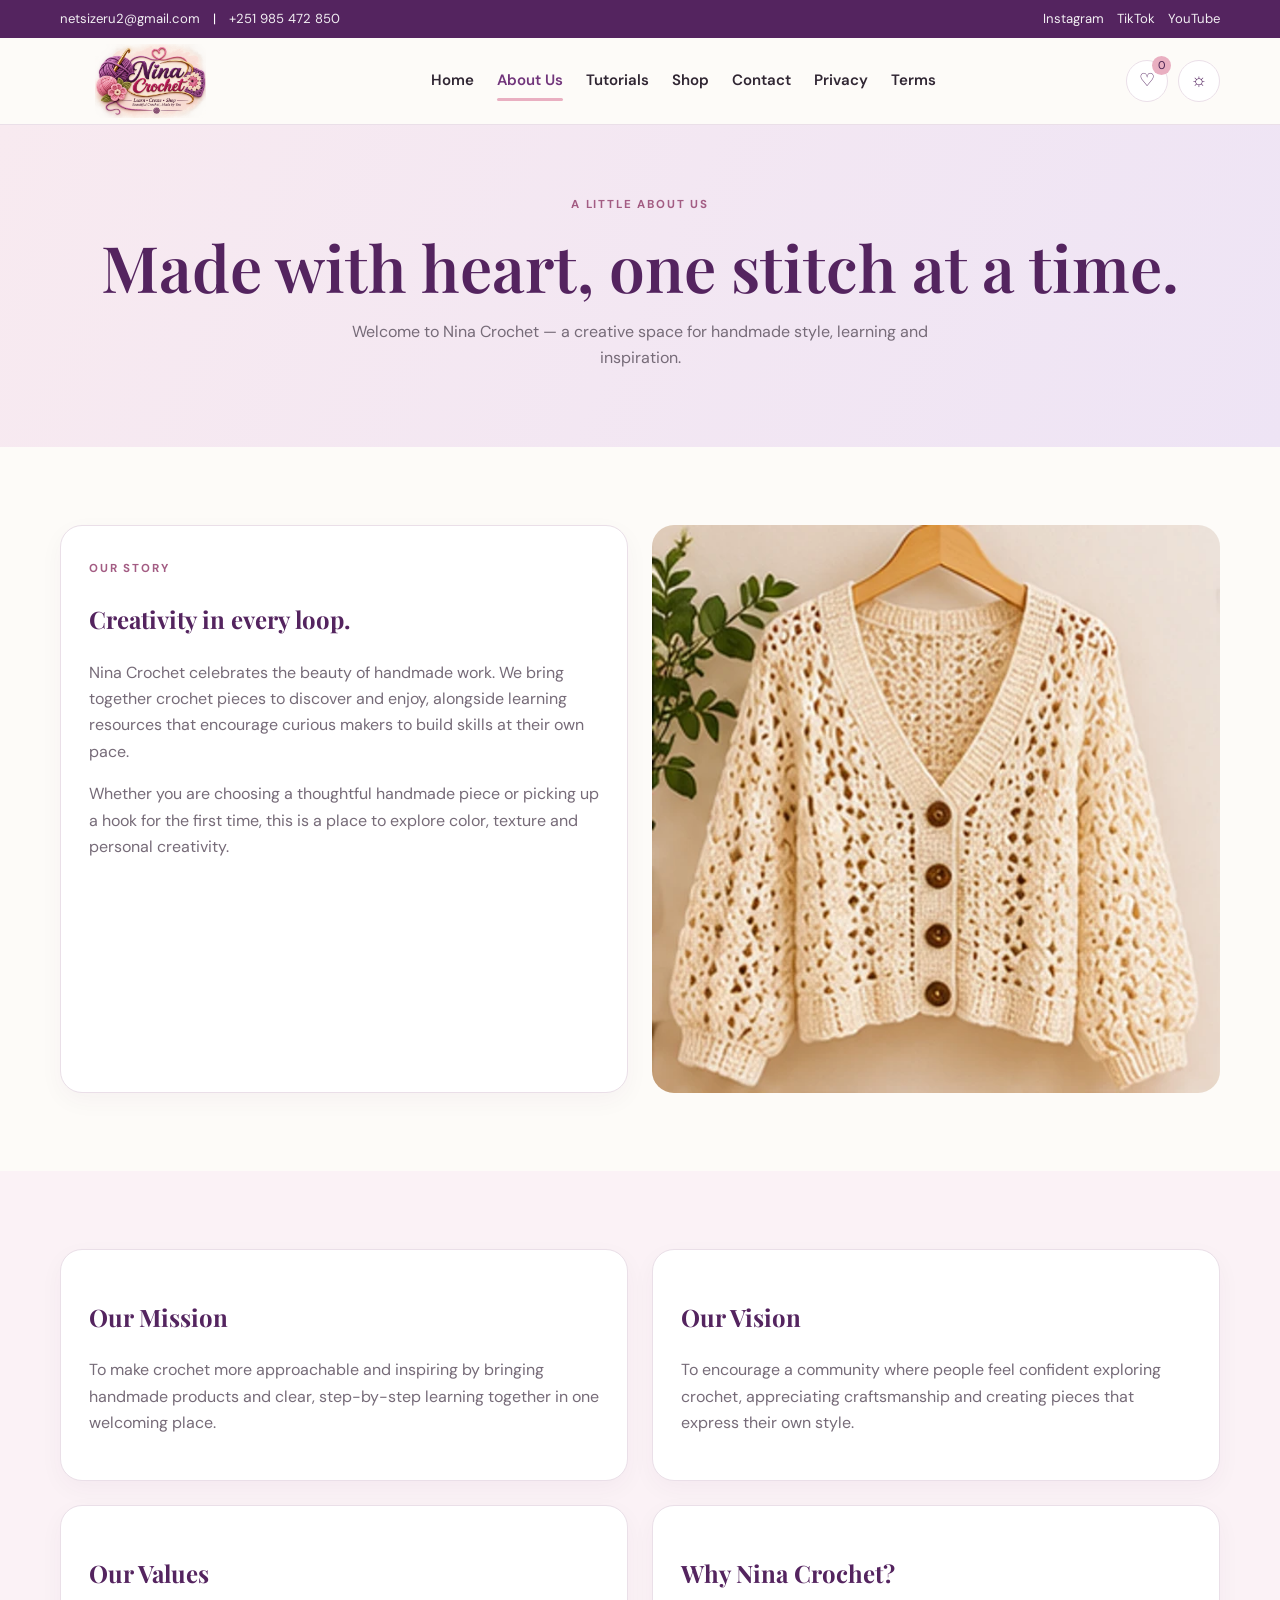
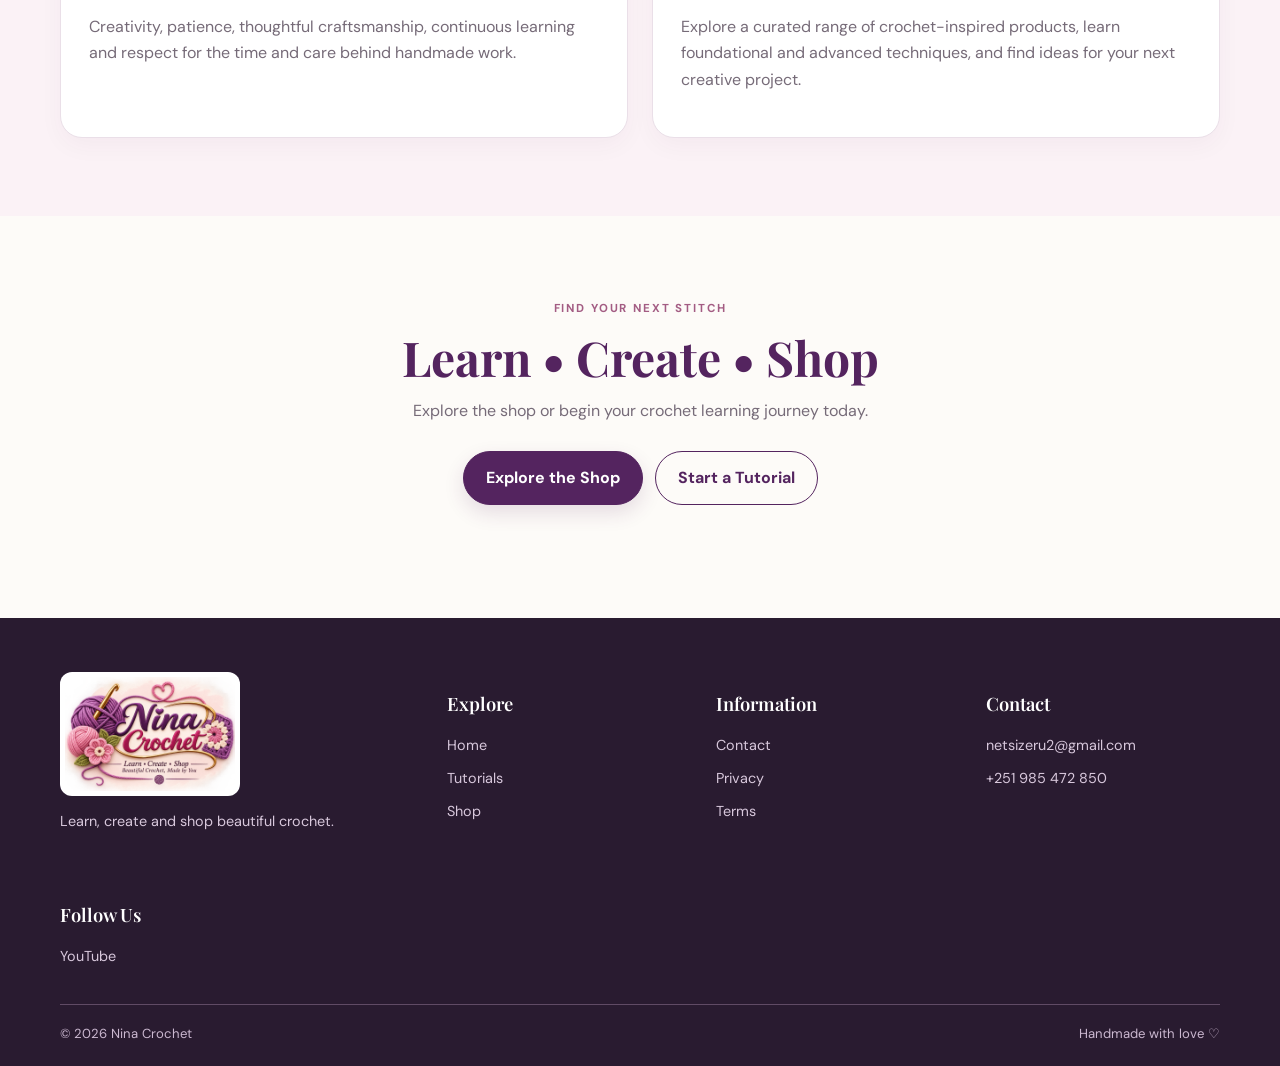
==== about.html @ e2ac70da "Add files via upload" ====
<!doctype html><html lang="en"><head><meta charset="utf-8"><meta name="viewport" content="width=device-width,initial-scale=1"><title>About Us | Nina Crochet</title><link rel="stylesheet" href="css/style.css"><link rel="icon" type="image/png" sizes="256x256" href="assets/logo/nina-crochet-favicon.png"><link rel="shortcut icon" href="favicon.ico"><link rel="apple-touch-icon" href="assets/logo/nina-crochet-favicon.png"></head><body>
<div class="topbar"><div class="container"><span><a href="mailto:netsizeru2@gmail.com">netsizeru2@gmail.com</a>　|　<a href="tel:+251985472850">+251 985 472 850</a></span><span><a href="https://instagram.com/craftware_by_nina">Instagram</a>　<a href="https://tiktok.com/@ninascrochet">TikTok</a>　<a href="https://www.youtube.com/@netsizeru6350" target="_blank" rel="noopener">YouTube</a></span></div></div><header class="site-header"><div class="container nav-wrap"><a class="brand" href="index.html"><img src="assets/logo/nina-crochet-logo.png" alt="Nina Crochet"></a><nav class="nav-links" data-nav><a href="index.html">Home</a><a class="active" href="about.html">About Us</a><a href="tutorials.html">Tutorials</a><a href="shop.html">Shop</a><a href="contact.html">Contact</a><a href="privacy.html">Privacy</a><a href="terms.html">Terms</a></nav><div class="nav-actions"><a class="icon-button cart-link" href="shop.html#cart">♡<span class="cart-count" data-cart-count>0</span></a><button class="icon-button" data-theme-toggle>☼</button><button class="icon-button menu-toggle" data-menu-toggle>☰</button></div></div></header>
<main><section class="page-hero"><div class="container"><span class="eyebrow">A little about us</span><h1>Made with heart, one stitch at a time.</h1><p>Welcome to Nina Crochet — a creative space for handmade style, learning and inspiration.</p></div></section><section class="section"><div class="container content-grid"><div class="content-card"><span class="eyebrow">Our Story</span><h2>Creativity in every loop.</h2><p>Nina Crochet celebrates the beauty of handmade work. We bring together crochet pieces to discover and enjoy, alongside learning resources that encourage curious makers to build skills at their own pace.</p><p>Whether you are choosing a thoughtful handmade piece or picking up a hook for the first time, this is a place to explore color, texture and personal creativity.</p></div><img src="assets/products/crochet-03.webp" alt="Handmade cream crochet cardigan" style="width:100%;height:100%;min-height:300px;object-fit:cover;border-radius:22px"></div></section><section class="section" style="background:#fbf2f6"><div class="container content-grid"><article class="content-card"><h2>Our Mission</h2><p>To make crochet more approachable and inspiring by bringing handmade products and clear, step-by-step learning together in one welcoming place.</p></article><article class="content-card"><h2>Our Vision</h2><p>To encourage a community where people feel confident exploring crochet, appreciating craftsmanship and creating pieces that express their own style.</p></article><article class="content-card"><h2>Our Values</h2><p>Creativity, patience, thoughtful craftsmanship, continuous learning and respect for the time and care behind handmade work.</p></article><article class="content-card"><h2>Why Nina Crochet?</h2><p>Explore a curated range of crochet-inspired products, learn foundational and advanced techniques, and find ideas for your next creative project.</p></article></div></section><section class="section"><div class="container section-heading"><span class="eyebrow">Find your next stitch</span><h2>Learn • Create • Shop</h2><p>Explore the shop or begin your crochet learning journey today.</p><div class="hero-actions" style="justify-content:center"><a class="button" href="shop.html">Explore the Shop</a><a class="button button-outline" href="tutorials.html">Start a Tutorial</a></div></div></section></main>
<footer class="site-footer"><div class="container"><div class="footer-grid"><div><img class="footer-logo" src="assets/logo/nina-crochet-logo.png" alt="Nina Crochet"><p>Learn, create and shop beautiful crochet.</p></div><div><h3>Explore</h3><div class="footer-links"><a href="index.html">Home</a><a href="tutorials.html">Tutorials</a><a href="shop.html">Shop</a></div></div><div><h3>Information</h3><div class="footer-links"><a href="contact.html">Contact</a><a href="privacy.html">Privacy</a><a href="terms.html">Terms</a></div></div><div><h3>Contact</h3><div class="footer-links"><a href="mailto:netsizeru2@gmail.com">netsizeru2@gmail.com</a><a href="tel:+251985472850">+251 985 472 850</a></div></div><div><h3>Follow Us</h3><div class="footer-links"><a href="https://www.youtube.com/@netsizeru6350" target="_blank" rel="noopener">YouTube</a></div></div></div><div class="footer-bottom"><span>© <span data-year></span> Nina Crochet</span><span>Handmade with love ♡</span></div></div></footer><script src="js/main.js"></script></body></html>
---- css/style.css ----
@import url('https://fonts.googleapis.com/css2?family=DM+Sans:wght@400;500;600;700&family=Playfair+Display:wght@500;600;700&family=Sacramento&display=swap');
:root{--plum:#54245f;--plum2:#71357b;--lav:#c6a7d8;--pink:#e9afc1;--pink2:#f7dce5;--cream:#fff8f0;--ivory:#fdfbf8;--gold:#c5a46d;--ink:#302633;--muted:#766b78;--line:#eadfe8;--card:#fff;--shadow:0 18px 45px rgba(76,39,79,.10);--radius:22px}*{box-sizing:border-box}html{scroll-behavior:smooth}body{margin:0;background:var(--ivory);color:var(--ink);font-family:'DM Sans',sans-serif;line-height:1.65}a{color:inherit;text-decoration:none}button,input,select,textarea{font:inherit}button{cursor:pointer}img{max-width:100%;display:block}.container{width:min(1160px,calc(100% - 40px));margin:auto}.topbar{background:var(--plum);color:#fff;font-size:.82rem;padding:8px 0}.topbar .container{display:flex;justify-content:space-between;gap:14px;flex-wrap:wrap}.topbar a{opacity:.92}.site-header{position:sticky;top:0;z-index:50;background:rgba(253,251,248,.92);backdrop-filter:blur(18px);border-bottom:1px solid var(--line)}.nav-wrap{min-height:86px;display:flex;align-items:center;justify-content:space-between;gap:22px}.brand img{width:180px;height:74px;object-fit:contain;mix-blend-mode:multiply}.nav-links{display:flex;align-items:center;gap:23px;font-size:.94rem;font-weight:600}.nav-links a{padding:10px 0;position:relative}.nav-links a:hover,.nav-links a.active{color:var(--plum2)}.nav-links a.active:after{content:'';height:3px;background:var(--pink);position:absolute;bottom:2px;left:0;right:0;border-radius:9px}.nav-actions{display:flex;align-items:center;gap:10px}.icon-button{width:42px;height:42px;border:1px solid var(--line);background:var(--card);border-radius:50%;color:var(--plum);display:grid;place-items:center;font-size:1.15rem}.cart-link{position:relative}.cart-count{position:absolute;right:-4px;top:-5px;background:var(--pink);color:#48214f;border-radius:20px;min-width:19px;height:19px;font-size:.7rem;display:grid;place-items:center}.menu-toggle{display:none}.button{display:inline-flex;align-items:center;justify-content:center;gap:9px;background:var(--plum);color:#fff;border:1px solid var(--plum);padding:13px 22px;border-radius:999px;font-weight:700;transition:.25s;box-shadow:0 8px 20px rgba(84,36,95,.14)}.button:hover{background:var(--plum2);transform:translateY(-2px)}.button:disabled{opacity:.42;cursor:not-allowed;transform:none}.button-outline{background:transparent;color:var(--plum);box-shadow:none}.button-pink{background:#d978a0;border-color:#d978a0;color:#fff}.button-small{padding:9px 15px;font-size:.86rem}.eyebrow{text-transform:uppercase;letter-spacing:.16em;font-size:.72rem;color:#a35c83;font-weight:700}.section{padding:78px 0}.section-heading{text-align:center;max-width:680px;margin:0 auto 35px}.section-heading.left{text-align:left;margin:0 0 25px}.section-heading h1,.section-heading h2{font-family:'Playfair Display',serif;color:var(--plum);line-height:1.13;margin:10px 0 13px}.section-heading h1{font-size:clamp(2.5rem,5vw,4.2rem)}.section-heading h2{font-size:clamp(2rem,4vw,3rem)}.section-heading p{color:var(--muted);margin:0}.hero{min-height:540px;position:relative;overflow:hidden;background:linear-gradient(110deg,#fff4f2 0%,#f6e6f2 52%,#e9d9ef 100%);display:flex;align-items:center}.hero:before,.hero:after{content:'';position:absolute;border:1px solid rgba(113,53,123,.12);border-radius:50%;width:500px;height:500px;right:-110px;top:-160px}.hero:after{width:360px;height:360px;right:70px;top:10px}.hero-inner{position:relative;z-index:2;display:grid;grid-template-columns:1fr 1fr;align-items:center;gap:35px}.hero-copy{padding:50px 0}.hero h1{font:600 clamp(3rem,6vw,5.3rem)/1.02 'Playfair Display',serif;color:var(--plum);margin:14px 0}.script{font:3.3rem 'Sacramento',cursive;color:#d46f9a;display:block}.hero p{font-size:1.08rem;color:#66566a;max-width:500px}.hero-actions{display:flex;gap:12px;flex-wrap:wrap;margin-top:27px}.hero-art{position:relative;z-index:2}.hero-art img{width:100%;height:430px;object-fit:cover;border-radius:48% 48% 25px 25px;box-shadow:var(--shadow);border:10px solid rgba(255,255,255,.62)}.hero-slide{display:none}.hero-slide.active{display:block;animation:fade .7s}@keyframes fade{from{opacity:.4;transform:translateY(8px)}to{opacity:1;transform:none}}.hero-dots{display:flex;gap:8px;margin-top:20px}.hero-dots span{width:8px;height:8px;border-radius:50%;background:#d8bfdc}.hero-dots span:first-child{background:var(--plum)}.category-grid{display:grid;grid-template-columns:repeat(4,1fr);gap:17px}.category-card{background:var(--card);border:1px solid var(--line);border-radius:18px;overflow:hidden;box-shadow:0 8px 24px rgba(64,33,65,.05);transition:.25s}.category-card:hover{transform:translateY(-5px);box-shadow:var(--shadow)}.category-card img{height:190px;width:100%;object-fit:cover}.category-card h3{font:600 1.15rem 'Playfair Display',serif;color:var(--plum);padding:13px 16px;margin:0}.product-grid{display:grid;grid-template-columns:repeat(4,1fr);gap:18px}.product-card{background:var(--card);border:1px solid var(--line);border-radius:18px;overflow:hidden;box-shadow:0 8px 25px rgba(64,33,65,.05);display:flex;flex-direction:column}.product-photo{display:block;overflow:hidden;background:#f7eaf0}.product-photo img{width:100%;height:230px;object-fit:cover;transition:transform .4s}.product-card:hover .product-photo img{transform:scale(1.05)}.product-info{padding:17px;display:flex;flex-direction:column;flex:1}.product-info h3{font:600 1.18rem 'Playfair Display',serif;color:var(--plum);margin:5px 0}.product-info p{font-size:.88rem;color:var(--muted);margin:4px 0 12px;flex:1}.product-meta{display:flex;justify-content:space-between;align-items:center;font-weight:700;margin:8px 0 13px}.product-meta span:first-child{color:#9b4d79}.learning-banner{background:linear-gradient(120deg,#eee0f4,#fbe8ed);border-radius:28px;padding:36px;display:grid;grid-template-columns:1fr auto;align-items:center;gap:20px}.level-pills{display:flex;gap:10px;flex-wrap:wrap;margin:20px 0}.level-pills span{background:#fff9;border:1px solid #fff;padding:9px 15px;border-radius:50px;color:var(--plum);font-weight:700}.newsletter{background:var(--plum);color:#fff;padding:42px 0}.newsletter-inner{display:flex;justify-content:space-between;align-items:center;gap:30px}.newsletter h2{font:600 2rem 'Playfair Display',serif;margin:0}.newsletter p{margin:4px 0;color:#e9dbea}.newsletter form{display:flex;gap:8px;width:min(450px,100%)}.newsletter input{min-width:0;flex:1;border:0;border-radius:99px;padding:13px 17px}.newsletter .button{background:var(--pink);border-color:var(--pink);color:#45224e;box-shadow:none}.page-hero{padding:65px 0;background:linear-gradient(115deg,#f8eaf0,#eee4f5);text-align:center}.page-hero h1{font:600 clamp(2.5rem,5vw,4rem) 'Playfair Display',serif;color:var(--plum);margin:8px}.page-hero p{color:var(--muted);max-width:650px;margin:10px auto}.content-grid{display:grid;grid-template-columns:repeat(2,1fr);gap:24px}.content-card{background:var(--card);padding:28px;border:1px solid var(--line);border-radius:var(--radius);box-shadow:0 8px 25px rgba(64,33,65,.04)}.content-card h2,.content-card h3{font-family:'Playfair Display',serif;color:var(--plum)}.content-card p{color:var(--muted)}.contact-grid{display:grid;grid-template-columns:repeat(3,1fr);gap:17px}.contact-card{background:var(--card);padding:23px;border:1px solid var(--line);border-radius:18px}.contact-card .contact-icon{font-size:1.7rem;color:#b96c98}.contact-card h3{font-family:'Playfair Display',serif;color:var(--plum);margin:8px 0}.contact-form{max-width:720px;margin:35px auto 0;background:var(--card);border:1px solid var(--line);padding:30px;border-radius:22px}.field{display:grid;gap:7px;margin-bottom:16px}.field label{font-weight:700;font-size:.9rem}.field input,.field select,.field textarea,.filter-control{width:100%;padding:12px 14px;border:1px solid var(--line);border-radius:12px;background:var(--ivory);color:var(--ink)}.field textarea{min-height:130px;resize:vertical}.site-footer{background:#291b30;color:#f8edf7;padding:54px 0 22px}.footer-grid{display:grid;grid-template-columns:1.5fr 1fr 1fr 1fr;gap:35px}.footer-logo{width:180px;background:#fff;border-radius:12px;padding:5px;margin-bottom:13px}.site-footer p,.site-footer a{color:#d8c8dc;font-size:.9rem}.site-footer h3{font:600 1.15rem 'Playfair Display',serif;color:#fff}.footer-links{display:grid;gap:9px}.footer-bottom{border-top:1px solid #604b65;margin-top:35px;padding-top:18px;display:flex;justify-content:space-between;gap:15px;flex-wrap:wrap;color:#cbb8d0;font-size:.82rem}.filter-layout{display:grid;grid-template-columns:245px 1fr;gap:28px}.filter-panel{background:var(--card);border:1px solid var(--line);padding:20px;border-radius:18px;height:max-content;position:sticky;top:110px}.filter-panel h3{font:600 1.25rem 'Playfair Display',serif;color:var(--plum);margin:0 0 18px}.filter-panel .field{margin-bottom:14px}.filter-panel label{font-size:.85rem;font-weight:700}.shop-toolbar{display:flex;justify-content:space-between;gap:15px;align-items:center;margin-bottom:18px;flex-wrap:wrap}.shop-toolbar input{max-width:260px}.shop-toolbar select{width:auto;min-width:160px}.center-action{text-align:center;margin:30px 0}.cart-layout{display:grid;grid-template-columns:1.5fr .8fr;gap:25px}.cart-box,.summary-box{background:var(--card);border:1px solid var(--line);border-radius:20px;padding:24px}.cart-row{display:grid;grid-template-columns:75px 1fr auto auto;gap:14px;align-items:center;padding:15px 0;border-bottom:1px solid var(--line)}.cart-row img{width:75px;height:75px;object-fit:cover;border-radius:12px}.cart-row-main small{display:block;color:var(--muted)}.quantity{display:flex;align-items:center;gap:10px;margin-top:7px}.quantity button{width:26px;height:26px;border:1px solid var(--line);background:var(--ivory);border-radius:50%}.summary-box{height:max-content}.summary-line{display:flex;justify-content:space-between;margin:12px 0}.summary-total{border-top:1px solid var(--line);padding-top:15px;font-size:1.2rem;font-weight:700}.empty-state{text-align:center;color:var(--muted);padding:30px}.modal{border:0;border-radius:22px;padding:0;width:min(560px,calc(100% - 30px));box-shadow:0 25px 90px #24152b55}.modal::backdrop{background:#21142899;backdrop-filter:blur(4px)}.modal-inner{padding:28px;background:var(--ivory)}.modal-head{display:flex;justify-content:space-between;align-items:center}.modal-head h2{font:600 1.8rem 'Playfair Display',serif;color:var(--plum)}.level-grid{display:grid;grid-template-columns:repeat(3,1fr);gap:18px}.level-card{background:var(--card);border:1px solid var(--line);border-radius:20px;padding:23px;box-shadow:0 10px 28px rgba(64,33,65,.05)}.level-card.locked{opacity:.62}.level-number{font:600 2rem 'Playfair Display',serif;color:#c17ca5}.level-top{display:flex;justify-content:space-between;align-items:center}.pill{font-size:.73rem;font-weight:700;padding:5px 10px;border-radius:30px;background:#f6e4ed;color:#85456d}.level-card h2{font:600 1.8rem 'Playfair Display',serif;color:var(--plum);margin:12px 0 4px}.level-card p,.level-card small{color:var(--muted)}.progress-track{height:7px;background:#f0e5ef;border-radius:10px;margin:17px 0 7px;overflow:hidden}.progress-track span{display:block;height:100%;background:linear-gradient(90deg,#b77ac6,#e89bb8);border-radius:10px}.level-card .button{width:100%;margin-top:15px}.lesson-area,.quiz-area{margin-top:35px;background:var(--card);border:1px solid var(--line);border-radius:22px;padding:30px}.lesson-list{display:grid;gap:10px}.lesson-row{display:flex;align-items:center;justify-content:space-between;gap:16px;padding:14px;border:1px solid var(--line);border-radius:14px}.lesson-row>div{display:flex;gap:13px;align-items:center}.lesson-index{font:600 1.3rem 'Playfair Display',serif;color:#bd7ca0}.lesson-row small{display:block;color:var(--muted)}.quiz-callout{margin-top:22px;background:#f8edf4;padding:20px;border-radius:15px;display:flex;justify-content:space-between;align-items:center;gap:15px}.quiz-callout p{margin:4px 0;color:var(--muted)}.quiz-question{border:1px solid var(--line);border-radius:15px;padding:17px;margin:15px 0}.quiz-question legend{font-weight:700;padding:0 7px}.quiz-question label{display:block;padding:7px;color:var(--muted)}.quiz-result{background:#f5eaf5;padding:20px;border-radius:15px;margin-top:18px}.certificate{border:8px double var(--gold);padding:35px;text-align:center;background:#fffaf5}.certificate h2{font:600 2.4rem 'Playfair Display',serif;color:var(--plum)}.hidden,[hidden]{display:none!important}.notice{padding:14px 17px;background:#fff2df;border-left:4px solid var(--gold);border-radius:10px;color:#68533b;font-size:.9rem}.socials{display:flex;gap:12px;flex-wrap:wrap}.socials a{border:1px solid #ffffff44;border-radius:50px;padding:8px 13px}
:root[data-theme="dark"]{--ivory:#211a25;--card:#302538;--ink:#f7edf5;--muted:#c7b7c8;--line:#55445b;--cream:#302538;--plum:#d8b5e5;--plum2:#c69ad7;--shadow:0 18px 45px rgba(0,0,0,.25)}:root[data-theme="dark"] .site-header{background:rgba(38,29,43,.93)}:root[data-theme="dark"] .brand img{mix-blend-mode:normal;border-radius:8px}:root[data-theme="dark"] .page-hero,:root[data-theme="dark"] .hero{background:linear-gradient(110deg,#332337,#44334e)}:root[data-theme="dark"] .hero p{color:#e0d3e4}:root[data-theme="dark"] .learning-banner,:root[data-theme="dark"] .quiz-callout,:root[data-theme="dark"] .quiz-result{background:#49364e}:root[data-theme="dark"] .field input,:root[data-theme="dark"] .field select,:root[data-theme="dark"] .field textarea,:root[data-theme="dark"] .filter-control{background:#251d2b;color:var(--ink)}
@media(max-width:900px){.nav-links{display:none;position:absolute;top:86px;left:0;right:0;background:var(--ivory);padding:18px 25px 25px;box-shadow:var(--shadow);flex-direction:column;align-items:flex-start}.nav-links.open{display:flex}.menu-toggle{display:grid}.hero-inner{grid-template-columns:1fr 1fr}.hero-art img{height:350px}.category-grid,.product-grid{grid-template-columns:repeat(2,1fr)}.level-grid{grid-template-columns:1fr}.footer-grid{grid-template-columns:repeat(2,1fr)}.contact-grid{grid-template-columns:repeat(2,1fr)}}
@media(max-width:620px){.container{width:min(100% - 28px,1160px)}.topbar .container{justify-content:center}.nav-wrap{min-height:74px}.brand img{width:140px;height:62px}.nav-links{top:74px}.nav-actions{gap:6px}.hero{min-height:auto}.hero-inner{grid-template-columns:1fr;gap:0}.hero-copy{padding:48px 0 15px}.hero h1{font-size:3.2rem}.hero-art img{height:270px;border-radius:28px}.section{padding:55px 0}.category-grid,.product-grid{grid-template-columns:repeat(2,minmax(0,1fr));gap:12px}.category-card img{height:135px}.product-photo img{height:165px}.product-info{padding:12px}.product-info h3{font-size:1rem}.product-info p{font-size:.8rem}.learning-banner{grid-template-columns:1fr;padding:24px}.newsletter-inner{display:block}.newsletter form{margin-top:18px}.content-grid,.contact-grid{grid-template-columns:1fr}.filter-layout{grid-template-columns:1fr}.filter-panel{position:static}.cart-layout{grid-template-columns:1fr}.cart-row{grid-template-columns:58px 1fr auto;gap:9px}.cart-row img{width:58px;height:58px}.cart-row>strong{grid-column:2}.cart-row>.icon-button{grid-column:3;grid-row:1}.footer-grid{grid-template-columns:1fr 1fr;gap:22px}.lesson-area,.quiz-area{padding:18px}.lesson-row{align-items:flex-start;flex-direction:column}.quiz-callout{align-items:flex-start;flex-direction:column}.page-hero{padding:48px 0}.section-heading h2{font-size:2.2rem}}
.lesson-row{display:block}.lesson-row summary{cursor:pointer;list-style:none;font-weight:600;color:var(--plum)}.lesson-row summary::-webkit-details-marker{display:none}.lesson-row summary:after{content:'＋';float:right;color:#b96c98}.lesson-row[open] summary:after{content:'−'}.lesson-row p{color:var(--muted);margin:12px 0}.lesson-row .button{margin:4px 0 0}@media print{body *{visibility:hidden!important}#nina-certificate,#nina-certificate *{visibility:visible!important}#nina-certificate{position:absolute;left:0;top:0;width:100%;background:#fff!important;color:#302633!important}}
.lesson-video-placeholder{margin:12px 0;padding:22px;border:1px dashed #cba9c9;border-radius:13px;background:linear-gradient(120deg,#fbf1f7,#f5edf8);color:#8a688a;text-align:center;font-size:.88rem}
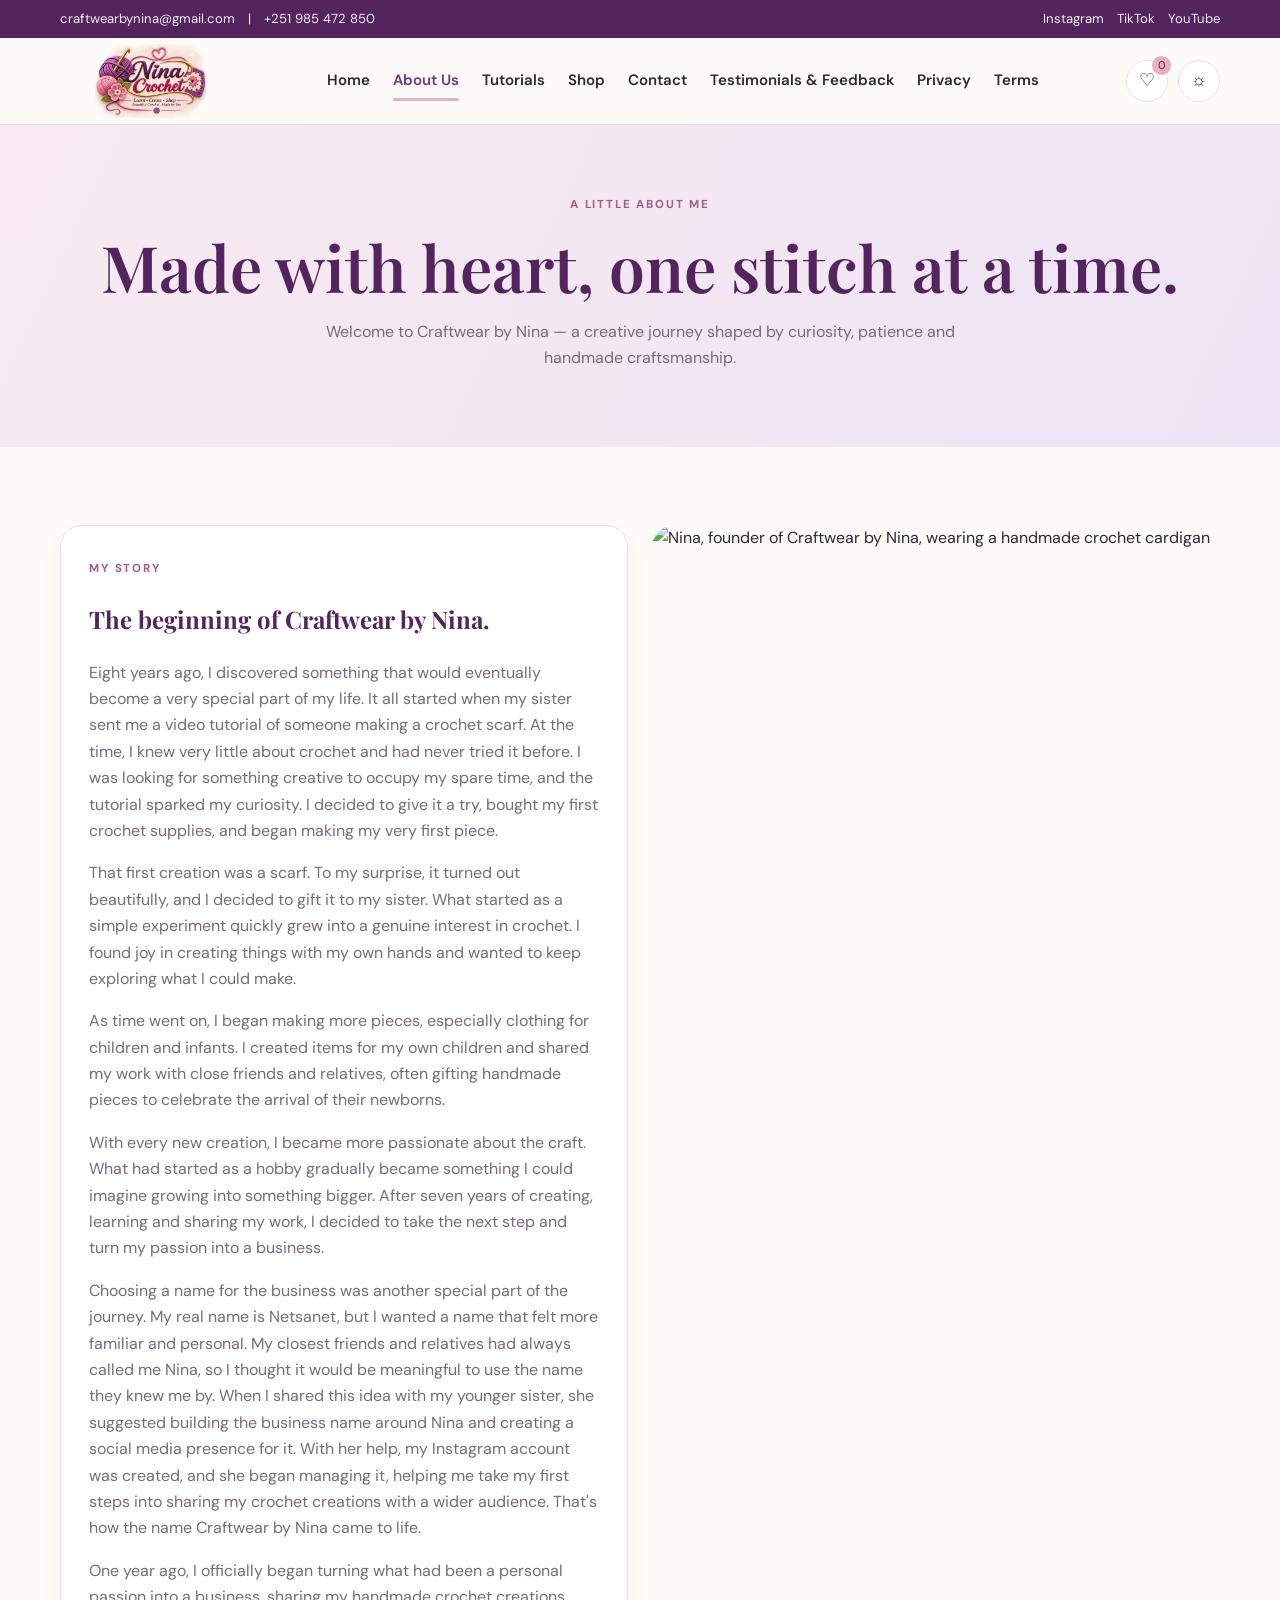
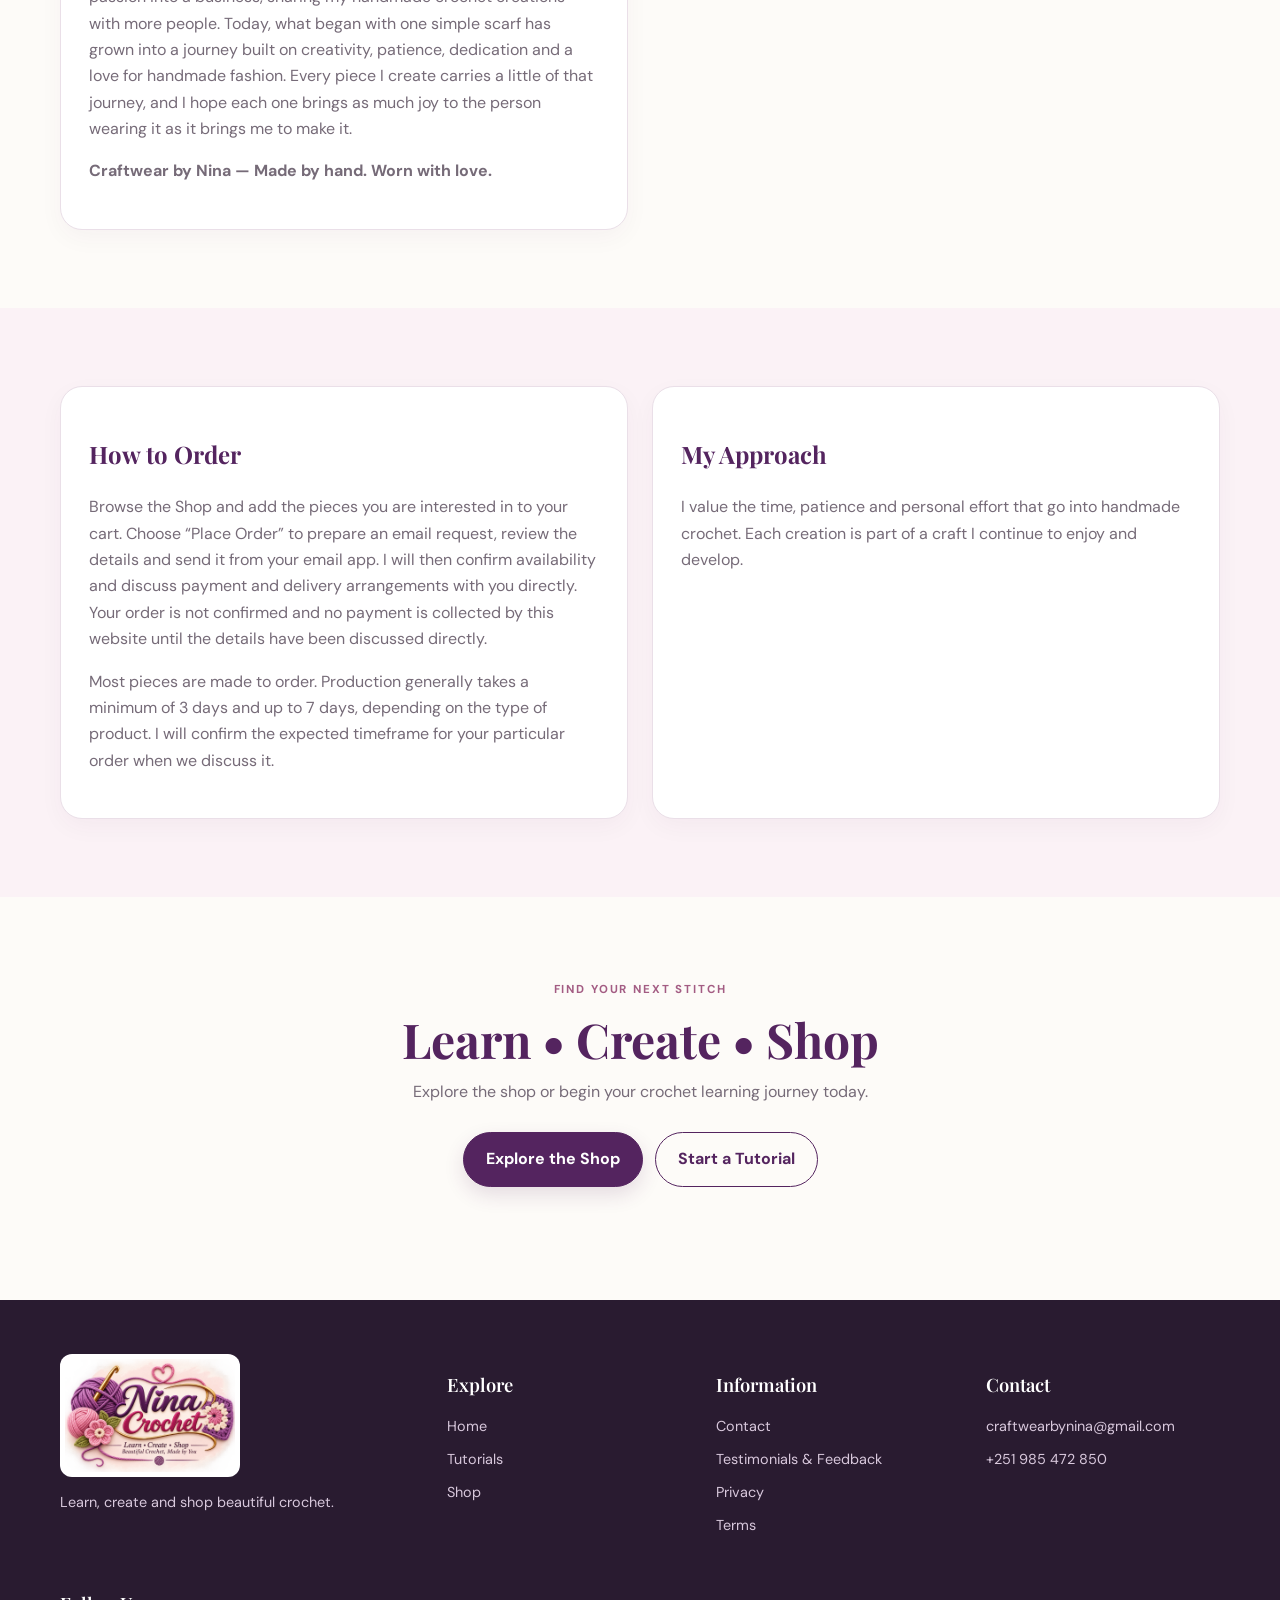
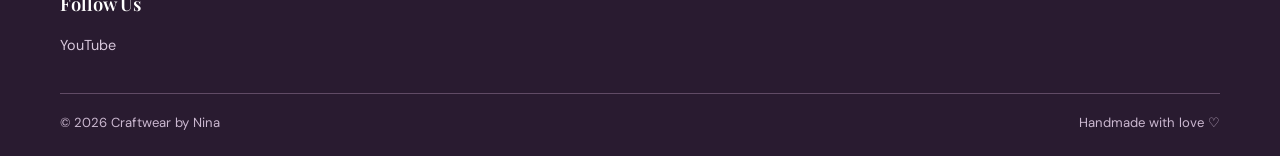
==== commit 0b02fbdc: "Add files via upload" ====
--- a/about.html
+++ b/about.html
@@ -1,4 +1,14 @@
-<!doctype html><html lang="en"><head><meta charset="utf-8"><meta name="viewport" content="width=device-width,initial-scale=1"><title>About Us | Nina Crochet</title><link rel="stylesheet" href="css/style.css"><link rel="icon" type="image/png" sizes="256x256" href="assets/logo/nina-crochet-favicon.png"><link rel="shortcut icon" href="favicon.ico"><link rel="apple-touch-icon" href="assets/logo/nina-crochet-favicon.png"></head><body>
-<div class="topbar"><div class="container"><span><a href="mailto:netsizeru2@gmail.com">netsizeru2@gmail.com</a>　|　<a href="tel:+251985472850">+251 985 472 850</a></span><span><a href="https://instagram.com/craftware_by_nina">Instagram</a>　<a href="https://tiktok.com/@ninascrochet">TikTok</a>　<a href="https://www.youtube.com/@netsizeru6350" target="_blank" rel="noopener">YouTube</a></span></div></div><header class="site-header"><div class="container nav-wrap"><a class="brand" href="index.html"><img src="assets/logo/nina-crochet-logo.png" alt="Nina Crochet"></a><nav class="nav-links" data-nav><a href="index.html">Home</a><a class="active" href="about.html">About Us</a><a href="tutorials.html">Tutorials</a><a href="shop.html">Shop</a><a href="contact.html">Contact</a><a href="privacy.html">Privacy</a><a href="terms.html">Terms</a></nav><div class="nav-actions"><a class="icon-button cart-link" href="shop.html#cart">♡<span class="cart-count" data-cart-count>0</span></a><button class="icon-button" data-theme-toggle>☼</button><button class="icon-button menu-toggle" data-menu-toggle>☰</button></div></div></header>
-<main><section class="page-hero"><div class="container"><span class="eyebrow">A little about us</span><h1>Made with heart, one stitch at a time.</h1><p>Welcome to Nina Crochet — a creative space for handmade style, learning and inspiration.</p></div></section><section class="section"><div class="container content-grid"><div class="content-card"><span class="eyebrow">Our Story</span><h2>Creativity in every loop.</h2><p>Nina Crochet celebrates the beauty of handmade work. We bring together crochet pieces to discover and enjoy, alongside learning resources that encourage curious makers to build skills at their own pace.</p><p>Whether you are choosing a thoughtful handmade piece or picking up a hook for the first time, this is a place to explore color, texture and personal creativity.</p></div><img src="assets/products/crochet-03.webp" alt="Handmade cream crochet cardigan" style="width:100%;height:100%;min-height:300px;object-fit:cover;border-radius:22px"></div></section><section class="section" style="background:#fbf2f6"><div class="container content-grid"><article class="content-card"><h2>Our Mission</h2><p>To make crochet more approachable and inspiring by bringing handmade products and clear, step-by-step learning together in one welcoming place.</p></article><article class="content-card"><h2>Our Vision</h2><p>To encourage a community where people feel confident exploring crochet, appreciating craftsmanship and creating pieces that express their own style.</p></article><article class="content-card"><h2>Our Values</h2><p>Creativity, patience, thoughtful craftsmanship, continuous learning and respect for the time and care behind handmade work.</p></article><article class="content-card"><h2>Why Nina Crochet?</h2><p>Explore a curated range of crochet-inspired products, learn foundational and advanced techniques, and find ideas for your next creative project.</p></article></div></section><section class="section"><div class="container section-heading"><span class="eyebrow">Find your next stitch</span><h2>Learn • Create • Shop</h2><p>Explore the shop or begin your crochet learning journey today.</p><div class="hero-actions" style="justify-content:center"><a class="button" href="shop.html">Explore the Shop</a><a class="button button-outline" href="tutorials.html">Start a Tutorial</a></div></div></section></main>
-<footer class="site-footer"><div class="container"><div class="footer-grid"><div><img class="footer-logo" src="assets/logo/nina-crochet-logo.png" alt="Nina Crochet"><p>Learn, create and shop beautiful crochet.</p></div><div><h3>Explore</h3><div class="footer-links"><a href="index.html">Home</a><a href="tutorials.html">Tutorials</a><a href="shop.html">Shop</a></div></div><div><h3>Information</h3><div class="footer-links"><a href="contact.html">Contact</a><a href="privacy.html">Privacy</a><a href="terms.html">Terms</a></div></div><div><h3>Contact</h3><div class="footer-links"><a href="mailto:netsizeru2@gmail.com">netsizeru2@gmail.com</a><a href="tel:+251985472850">+251 985 472 850</a></div></div><div><h3>Follow Us</h3><div class="footer-links"><a href="https://www.youtube.com/@netsizeru6350" target="_blank" rel="noopener">YouTube</a></div></div></div><div class="footer-bottom"><span>© <span data-year></span> Nina Crochet</span><span>Handmade with love ♡</span></div></div></footer><script src="js/main.js"></script></body></html>
+<!doctype html><html lang="en"><head><meta charset="utf-8"><meta name="viewport" content="width=device-width,initial-scale=1"><title>About Us | Craftwear by Nina</title><link rel="stylesheet" href="css/style.css"><link rel="icon" type="image/png" sizes="256x256" href="assets/logo/nina-crochet-favicon.png"><link rel="shortcut icon" href="favicon.ico"><link rel="apple-touch-icon" href="assets/logo/nina-crochet-favicon.png"></head><body>
+<div class="topbar"><div class="container"><span><a href="mailto:craftwearbynina@gmail.com">craftwearbynina@gmail.com</a>　|　<a href="tel:+251985472850">+251 985 472 850</a></span><span><a href="https://instagram.com/craftwear_bynina">Instagram</a>　<a href="https://tiktok.com/@craftwear_bynina">TikTok</a>　<a href="https://www.youtube.com/@netsizeru6350" target="_blank" rel="noopener">YouTube</a></span></div></div><header class="site-header"><div class="container nav-wrap"><a class="brand" href="index.html"><img src="assets/logo/nina-crochet-logo.png" alt="Craftwear by Nina"></a><nav class="nav-links" data-nav><a href="index.html">Home</a><a class="active" href="about.html">About Us</a><a href="tutorials.html">Tutorials</a><a href="shop.html">Shop</a><a href="contact.html">Contact</a><a href="testimonials.html">Testimonials & Feedback</a><a href="privacy.html">Privacy</a><a href="terms.html">Terms</a></nav><div class="nav-actions"><a class="icon-button cart-link" href="shop.html#cart">♡<span class="cart-count" data-cart-count>0</span></a><button class="icon-button" data-theme-toggle>☼</button><button class="icon-button menu-toggle" data-menu-toggle>☰</button></div></div></header>
+<main><section class="page-hero"><div class="container"><span class="eyebrow">A little about me</span><h1>Made with heart, one stitch at a time.</h1><p>Welcome to Craftwear by Nina — a creative journey shaped by curiosity, patience and handmade craftsmanship.</p></div></section>
+<section class="section"><div class="container content-grid"><article class="content-card"><span class="eyebrow">My Story</span><h2>The beginning of Craftwear by Nina.</h2>
+<p>Eight years ago, I discovered something that would eventually become a very special part of my life. It all started when my sister sent me a video tutorial of someone making a crochet scarf. At the time, I knew very little about crochet and had never tried it before. I was looking for something creative to occupy my spare time, and the tutorial sparked my curiosity. I decided to give it a try, bought my first crochet supplies, and began making my very first piece.</p>
+<p>That first creation was a scarf. To my surprise, it turned out beautifully, and I decided to gift it to my sister. What started as a simple experiment quickly grew into a genuine interest in crochet. I found joy in creating things with my own hands and wanted to keep exploring what I could make.</p>
+<p>As time went on, I began making more pieces, especially clothing for children and infants. I created items for my own children and shared my work with close friends and relatives, often gifting handmade pieces to celebrate the arrival of their newborns.</p>
+<p>With every new creation, I became more passionate about the craft. What had started as a hobby gradually became something I could imagine growing into something bigger. After seven years of creating, learning and sharing my work, I decided to take the next step and turn my passion into a business.</p>
+<p>Choosing a name for the business was another special part of the journey. My real name is Netsanet, but I wanted a name that felt more familiar and personal. My closest friends and relatives had always called me Nina, so I thought it would be meaningful to use the name they knew me by. When I shared this idea with my younger sister, she suggested building the business name around Nina and creating a social media presence for it. With her help, my Instagram account was created, and she began managing it, helping me take my first steps into sharing my crochet creations with a wider audience. That's how the name Craftwear by Nina came to life.</p>
+<p>One year ago, I officially began turning what had been a personal passion into a business, sharing my handmade crochet creations with more people. Today, what began with one simple scarf has grown into a journey built on creativity, patience, dedication and a love for handmade fashion. Every piece I create carries a little of that journey, and I hope each one brings as much joy to the person wearing it as it brings me to make it.</p>
+<p><strong>Craftwear by Nina — Made by hand. Worn with love.</strong></p></article><img src="assets/gallery/nina-founder.jpg" alt="Nina, founder of Craftwear by Nina, wearing a handmade crochet cardigan" style="width:100%;height:100%;min-height:420px;object-fit:cover;object-position:center top;border-radius:22px"></div></section>
+<section class="section" style="background:#fbf2f6"><div class="container content-grid"><article class="content-card"><h2>How to Order</h2><p>Browse the Shop and add the pieces you are interested in to your cart. Choose “Place Order” to prepare an email request, review the details and send it from your email app. I will then confirm availability and discuss payment and delivery arrangements with you directly. Your order is not confirmed and no payment is collected by this website until the details have been discussed directly.</p><p>Most pieces are made to order. Production generally takes a minimum of 3 days and up to 7 days, depending on the type of product. I will confirm the expected timeframe for your particular order when we discuss it.</p></article><article class="content-card"><h2>My Approach</h2><p>I value the time, patience and personal effort that go into handmade crochet. Each creation is part of a craft I continue to enjoy and develop.</p></article></div></section>
+<section class="section"><div class="container section-heading"><span class="eyebrow">Find your next stitch</span><h2>Learn • Create • Shop</h2><p>Explore the shop or begin your crochet learning journey today.</p><div class="hero-actions" style="justify-content:center"><a class="button" href="shop.html">Explore the Shop</a><a class="button button-outline" href="tutorials.html">Start a Tutorial</a></div></div></section></main>
+<footer class="site-footer"><div class="container"><div class="footer-grid"><div><img class="footer-logo" src="assets/logo/nina-crochet-logo.png" alt="Craftwear by Nina"><p>Learn, create and shop beautiful crochet.</p></div><div><h3>Explore</h3><div class="footer-links"><a href="index.html">Home</a><a href="tutorials.html">Tutorials</a><a href="shop.html">Shop</a></div></div><div><h3>Information</h3><div class="footer-links"><a href="contact.html">Contact</a><a href="testimonials.html">Testimonials & Feedback</a><a href="privacy.html">Privacy</a><a href="terms.html">Terms</a></div></div><div><h3>Contact</h3><div class="footer-links"><a href="mailto:craftwearbynina@gmail.com">craftwearbynina@gmail.com</a><a href="tel:+251985472850">+251 985 472 850</a></div></div><div><h3>Follow Us</h3><div class="footer-links"><a href="https://www.youtube.com/@netsizeru6350" target="_blank" rel="noopener">YouTube</a></div></div></div><div class="footer-bottom"><span>© <span data-year></span> Craftwear by Nina</span><span>Handmade with love ♡</span></div></div></footer><script src="js/main.js"></script></body></html>
--- a/css/style.css
+++ b/css/style.css
@@ -5,3 +5,20 @@
 @media(max-width:620px){.container{width:min(100% - 28px,1160px)}.topbar .container{justify-content:center}.nav-wrap{min-height:74px}.brand img{width:140px;height:62px}.nav-links{top:74px}.nav-actions{gap:6px}.hero{min-height:auto}.hero-inner{grid-template-columns:1fr;gap:0}.hero-copy{padding:48px 0 15px}.hero h1{font-size:3.2rem}.hero-art img{height:270px;border-radius:28px}.section{padding:55px 0}.category-grid,.product-grid{grid-template-columns:repeat(2,minmax(0,1fr));gap:12px}.category-card img{height:135px}.product-photo img{height:165px}.product-info{padding:12px}.product-info h3{font-size:1rem}.product-info p{font-size:.8rem}.learning-banner{grid-template-columns:1fr;padding:24px}.newsletter-inner{display:block}.newsletter form{margin-top:18px}.content-grid,.contact-grid{grid-template-columns:1fr}.filter-layout{grid-template-columns:1fr}.filter-panel{position:static}.cart-layout{grid-template-columns:1fr}.cart-row{grid-template-columns:58px 1fr auto;gap:9px}.cart-row img{width:58px;height:58px}.cart-row>strong{grid-column:2}.cart-row>.icon-button{grid-column:3;grid-row:1}.footer-grid{grid-template-columns:1fr 1fr;gap:22px}.lesson-area,.quiz-area{padding:18px}.lesson-row{align-items:flex-start;flex-direction:column}.quiz-callout{align-items:flex-start;flex-direction:column}.page-hero{padding:48px 0}.section-heading h2{font-size:2.2rem}}
 .lesson-row{display:block}.lesson-row summary{cursor:pointer;list-style:none;font-weight:600;color:var(--plum)}.lesson-row summary::-webkit-details-marker{display:none}.lesson-row summary:after{content:'＋';float:right;color:#b96c98}.lesson-row[open] summary:after{content:'−'}.lesson-row p{color:var(--muted);margin:12px 0}.lesson-row .button{margin:4px 0 0}@media print{body *{visibility:hidden!important}#nina-certificate,#nina-certificate *{visibility:visible!important}#nina-certificate{position:absolute;left:0;top:0;width:100%;background:#fff!important;color:#302633!important}}
 .lesson-video-placeholder{margin:12px 0;padding:22px;border:1px dashed #cba9c9;border-radius:13px;background:linear-gradient(120deg,#fbf1f7,#f5edf8);color:#8a688a;text-align:center;font-size:.88rem}
+
+/* Product photo viewer — styled to complement the existing Nina Crochet theme. */
+.product-photo{width:100%;padding:0;border:0;text-align:inherit;cursor:zoom-in}
+.image-viewer{border:0;padding:0;width:min(920px,calc(100% - 28px));max-width:920px;max-height:92vh;background:var(--ivory);border-radius:22px;box-shadow:0 25px 90px #24152b66;overflow:hidden;opacity:0;transform:translateY(12px) scale(.985);transition:opacity .22s ease,transform .22s ease,display .22s allow-discrete}
+.image-viewer[open]{opacity:1;transform:translateY(0) scale(1)}
+.image-viewer::backdrop{background:#211428bb;backdrop-filter:blur(5px)}
+.image-viewer-inner{padding:18px 20px 15px}
+.image-viewer-head,.image-viewer-foot{display:flex;justify-content:space-between;align-items:center;gap:12px}
+.image-viewer-head h2{font:600 1.35rem 'Playfair Display',serif;color:var(--plum);margin:4px 0 12px}
+.image-viewer-stage{display:grid;grid-template-columns:48px minmax(0,1fr) 48px;align-items:center;gap:10px;min-height:250px}
+.image-viewer-stage img{width:100%;height:min(68vh,650px);object-fit:contain;background:#f7eaf0;border-radius:12px}
+.image-viewer-nav{width:44px;height:44px;border:1px solid var(--line);border-radius:50%;background:var(--card);color:var(--plum);font-size:2rem;line-height:1}
+.image-viewer-nav:hover{background:var(--pink2)}
+.image-viewer-foot{padding-top:12px;color:var(--muted);font-size:.84rem}
+@media(max-width:600px){.image-viewer-inner{padding:12px}.image-viewer-stage{grid-template-columns:36px minmax(0,1fr) 36px;gap:5px}.image-viewer-stage img{height:65vh}.image-viewer-nav{width:34px;height:34px;font-size:1.5rem}.image-viewer-foot span:last-child{display:none}.image-viewer-head h2{font-size:1.1rem}}
+
+@starting-style{.image-viewer[open]{opacity:0;transform:translateY(12px) scale(.985)}}
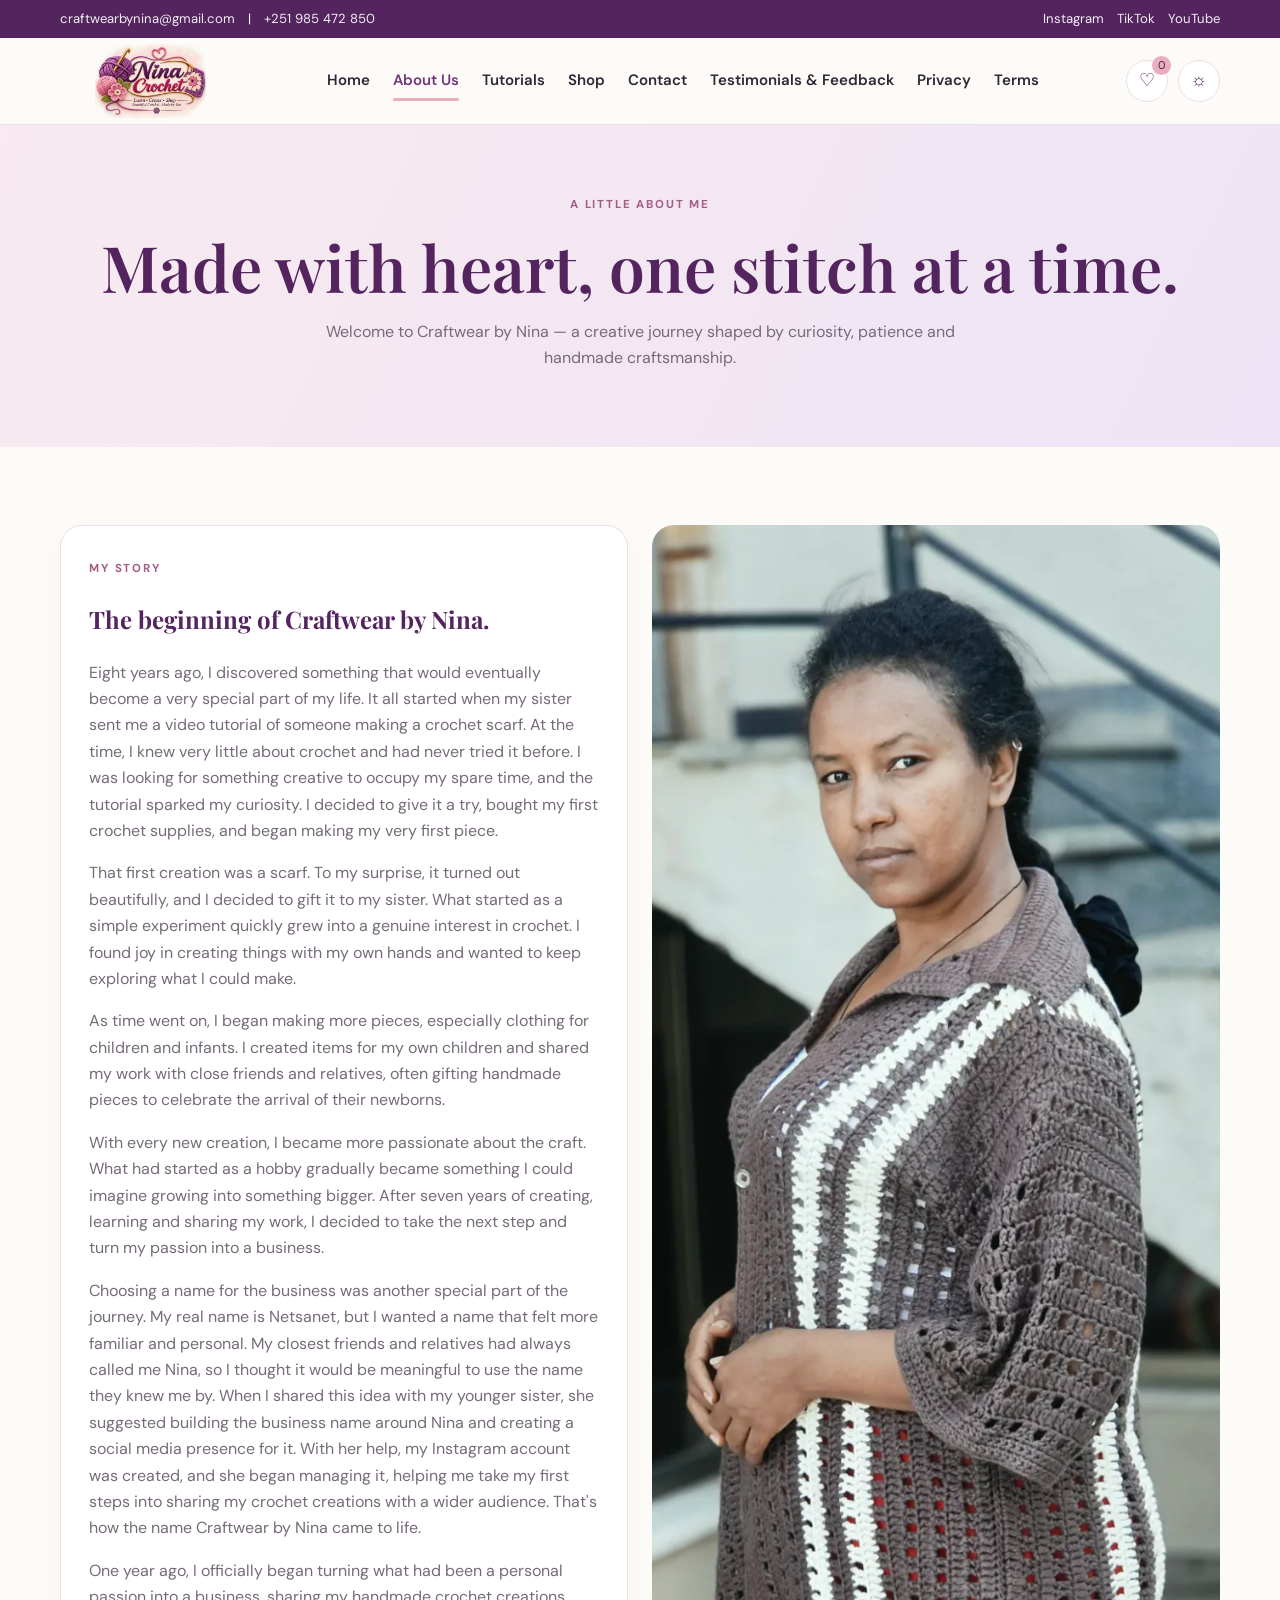
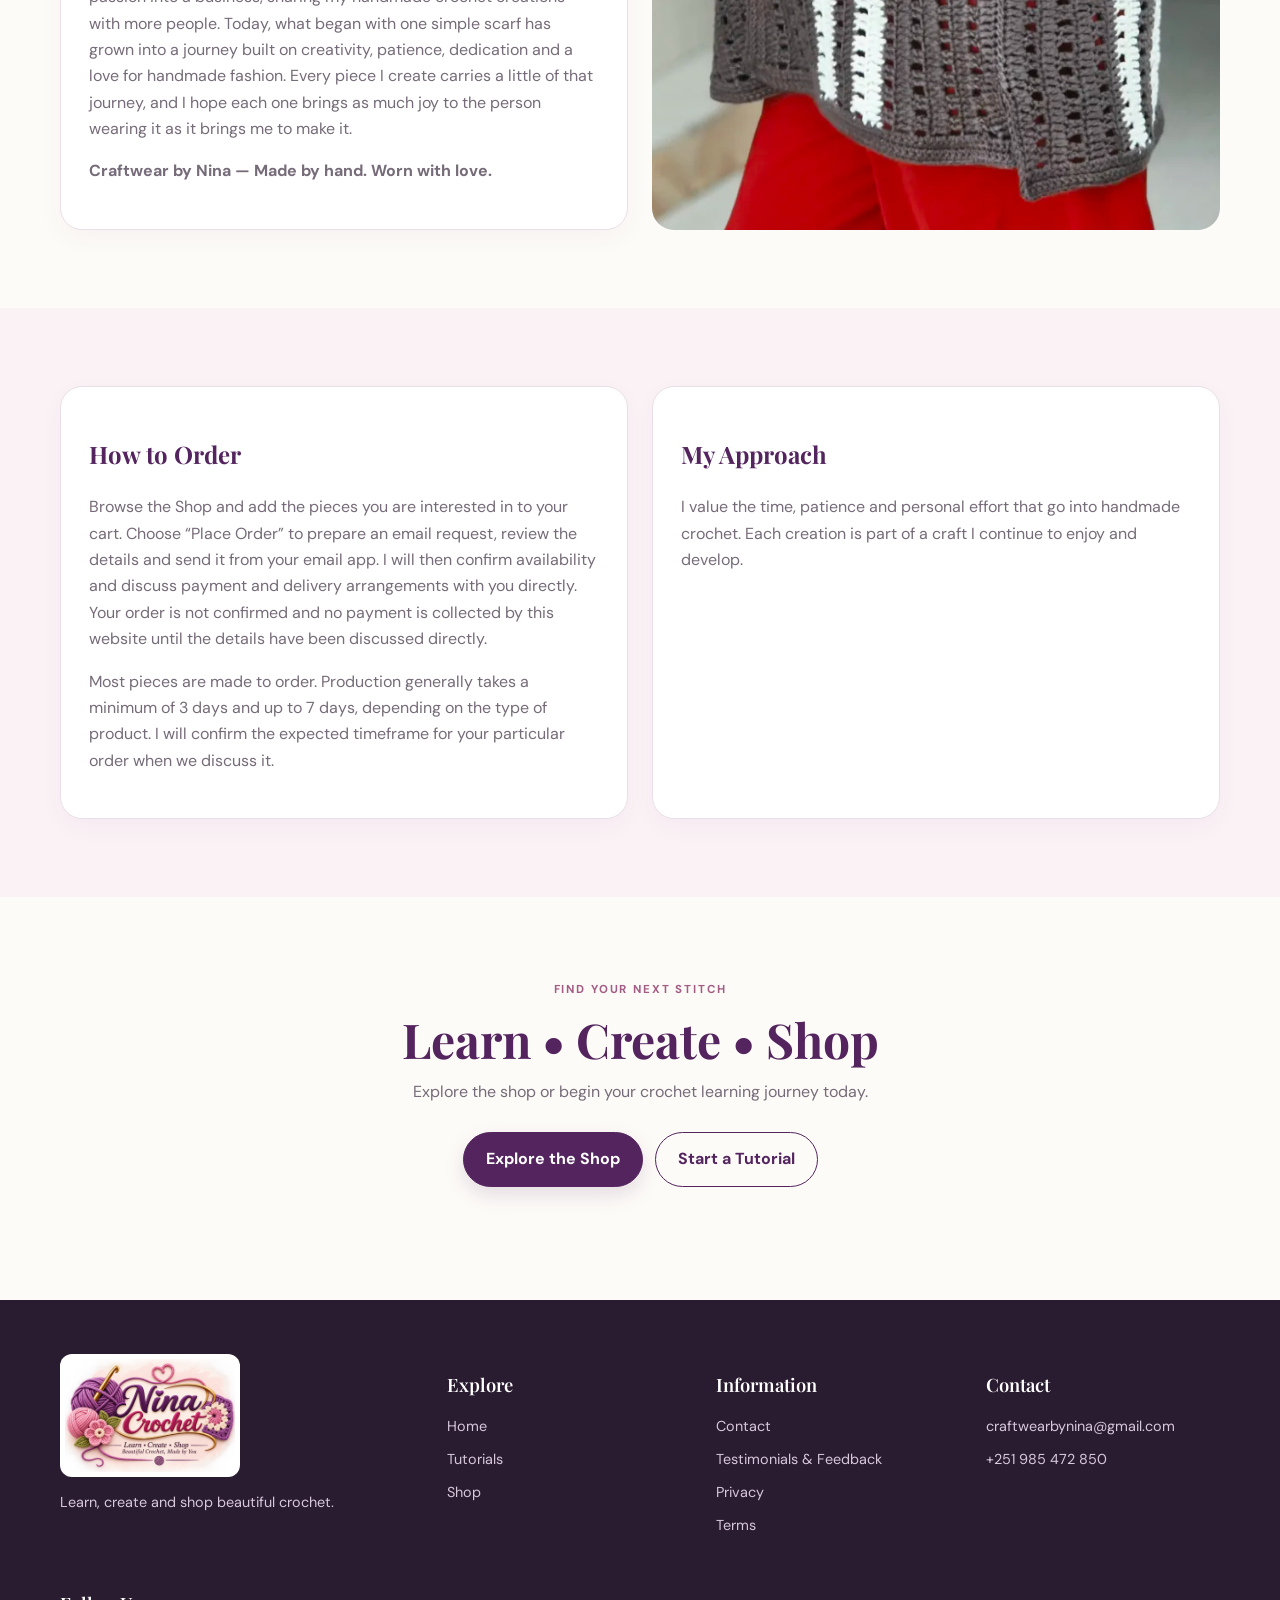
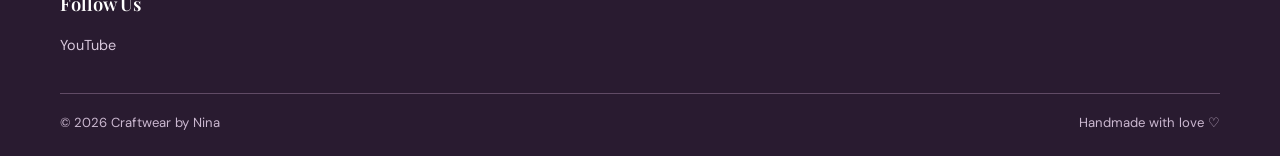
==== commit e9de00ec: "Add files via upload" ====
--- a/about.html
+++ b/about.html
@@ -1,4 +1,4 @@
-<!doctype html><html lang="en"><head><meta charset="utf-8"><meta name="viewport" content="width=device-width,initial-scale=1"><title>About Us | Craftwear by Nina</title><link rel="stylesheet" href="css/style.css"><link rel="icon" type="image/png" sizes="256x256" href="assets/logo/nina-crochet-favicon.png"><link rel="shortcut icon" href="favicon.ico"><link rel="apple-touch-icon" href="assets/logo/nina-crochet-favicon.png"></head><body>
+<!doctype html><html lang="en"><head><meta charset="utf-8"><meta name="viewport" content="width=device-width,initial-scale=1"><link rel="canonical" href="https://ninacraftwear.com/about.html"><title>About Us | Craftwear by Nina</title><meta name="description" content="Learn the story behind Craftwear by Nina, a handmade crochet brand creating thoughtful pieces and sharing a love of crochet."><link rel="stylesheet" href="css/style.css"><link rel="icon" type="image/png" sizes="256x256" href="assets/logo/nina-crochet-favicon.png"><link rel="shortcut icon" href="favicon.ico"><link rel="apple-touch-icon" href="assets/logo/nina-crochet-favicon.png"></head><body>
 <div class="topbar"><div class="container"><span><a href="mailto:craftwearbynina@gmail.com">craftwearbynina@gmail.com</a>　|　<a href="tel:+251985472850">+251 985 472 850</a></span><span><a href="https://instagram.com/craftwear_bynina">Instagram</a>　<a href="https://tiktok.com/@craftwear_bynina">TikTok</a>　<a href="https://www.youtube.com/@netsizeru6350" target="_blank" rel="noopener">YouTube</a></span></div></div><header class="site-header"><div class="container nav-wrap"><a class="brand" href="index.html"><img src="assets/logo/nina-crochet-logo.png" alt="Craftwear by Nina"></a><nav class="nav-links" data-nav><a href="index.html">Home</a><a class="active" href="about.html">About Us</a><a href="tutorials.html">Tutorials</a><a href="shop.html">Shop</a><a href="contact.html">Contact</a><a href="testimonials.html">Testimonials & Feedback</a><a href="privacy.html">Privacy</a><a href="terms.html">Terms</a></nav><div class="nav-actions"><a class="icon-button cart-link" href="shop.html#cart">♡<span class="cart-count" data-cart-count>0</span></a><button class="icon-button" data-theme-toggle>☼</button><button class="icon-button menu-toggle" data-menu-toggle>☰</button></div></div></header>
 <main><section class="page-hero"><div class="container"><span class="eyebrow">A little about me</span><h1>Made with heart, one stitch at a time.</h1><p>Welcome to Craftwear by Nina — a creative journey shaped by curiosity, patience and handmade craftsmanship.</p></div></section>
 <section class="section"><div class="container content-grid"><article class="content-card"><span class="eyebrow">My Story</span><h2>The beginning of Craftwear by Nina.</h2>
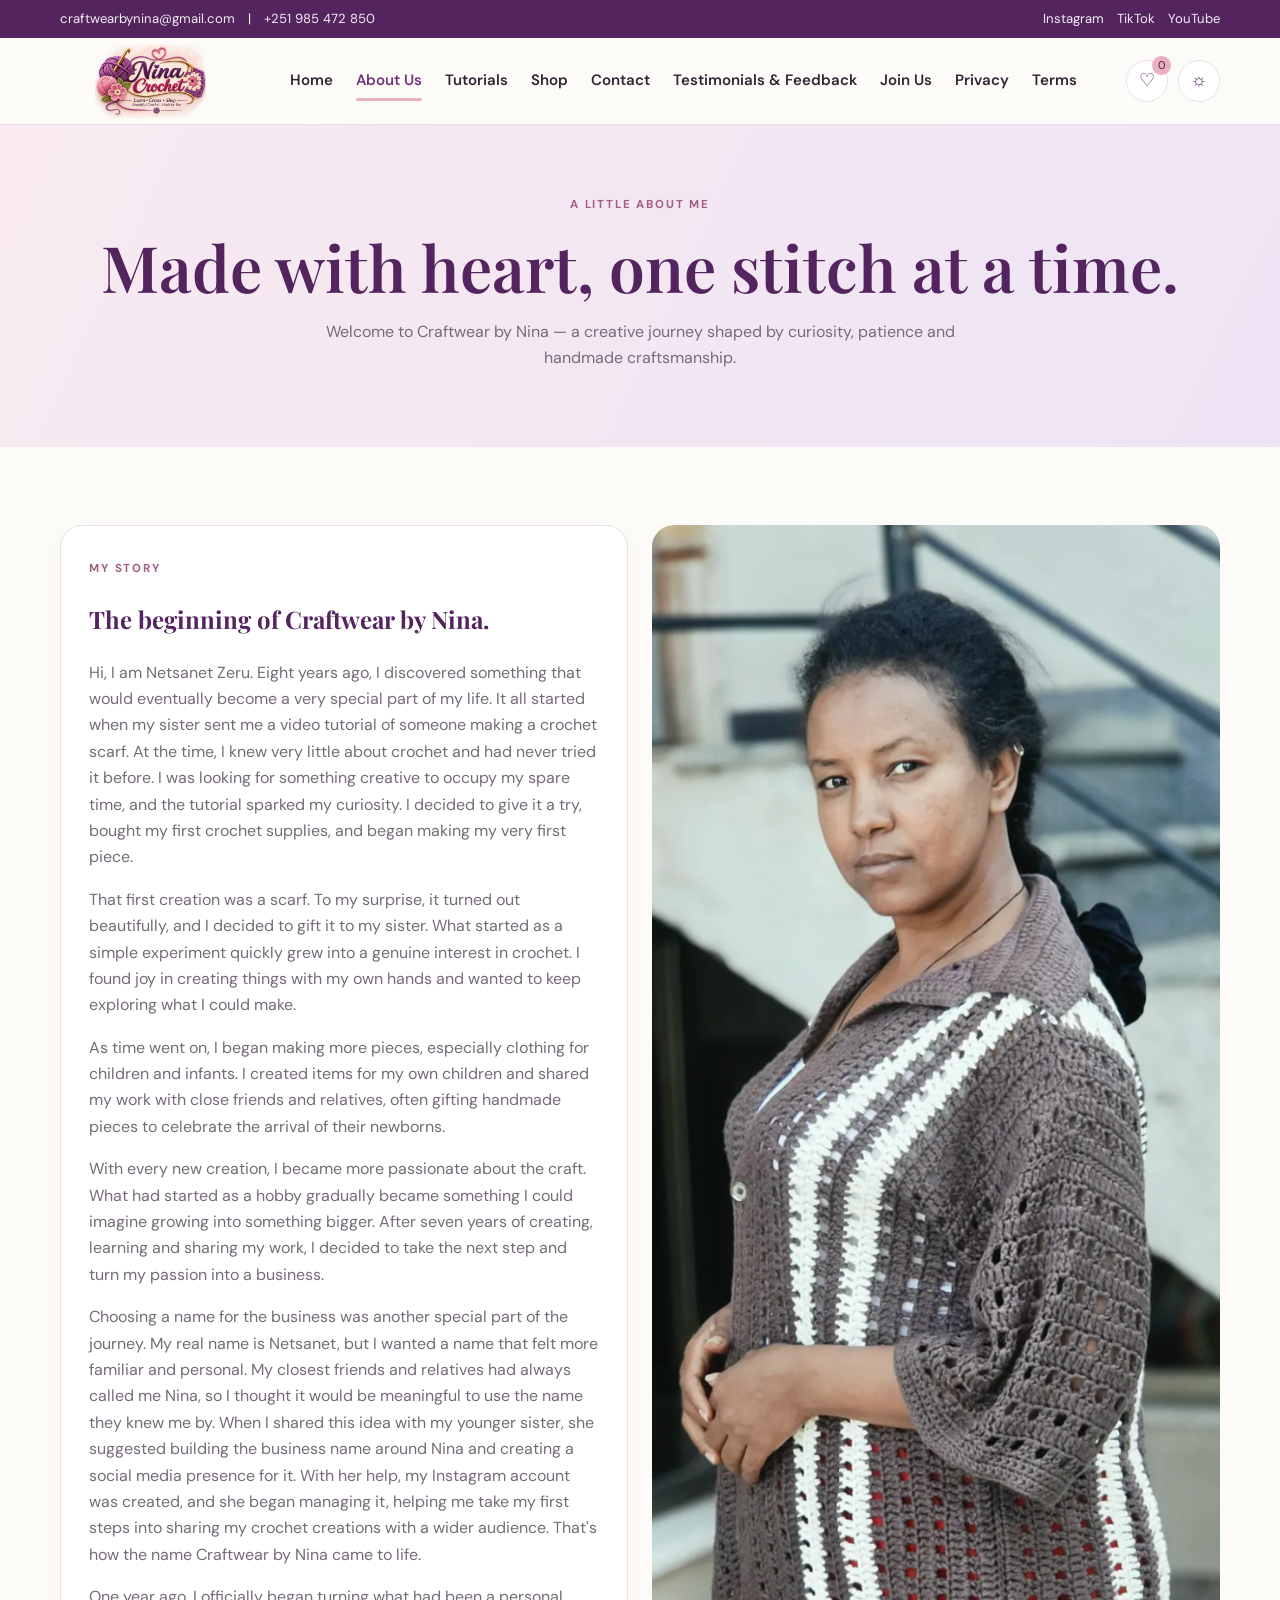
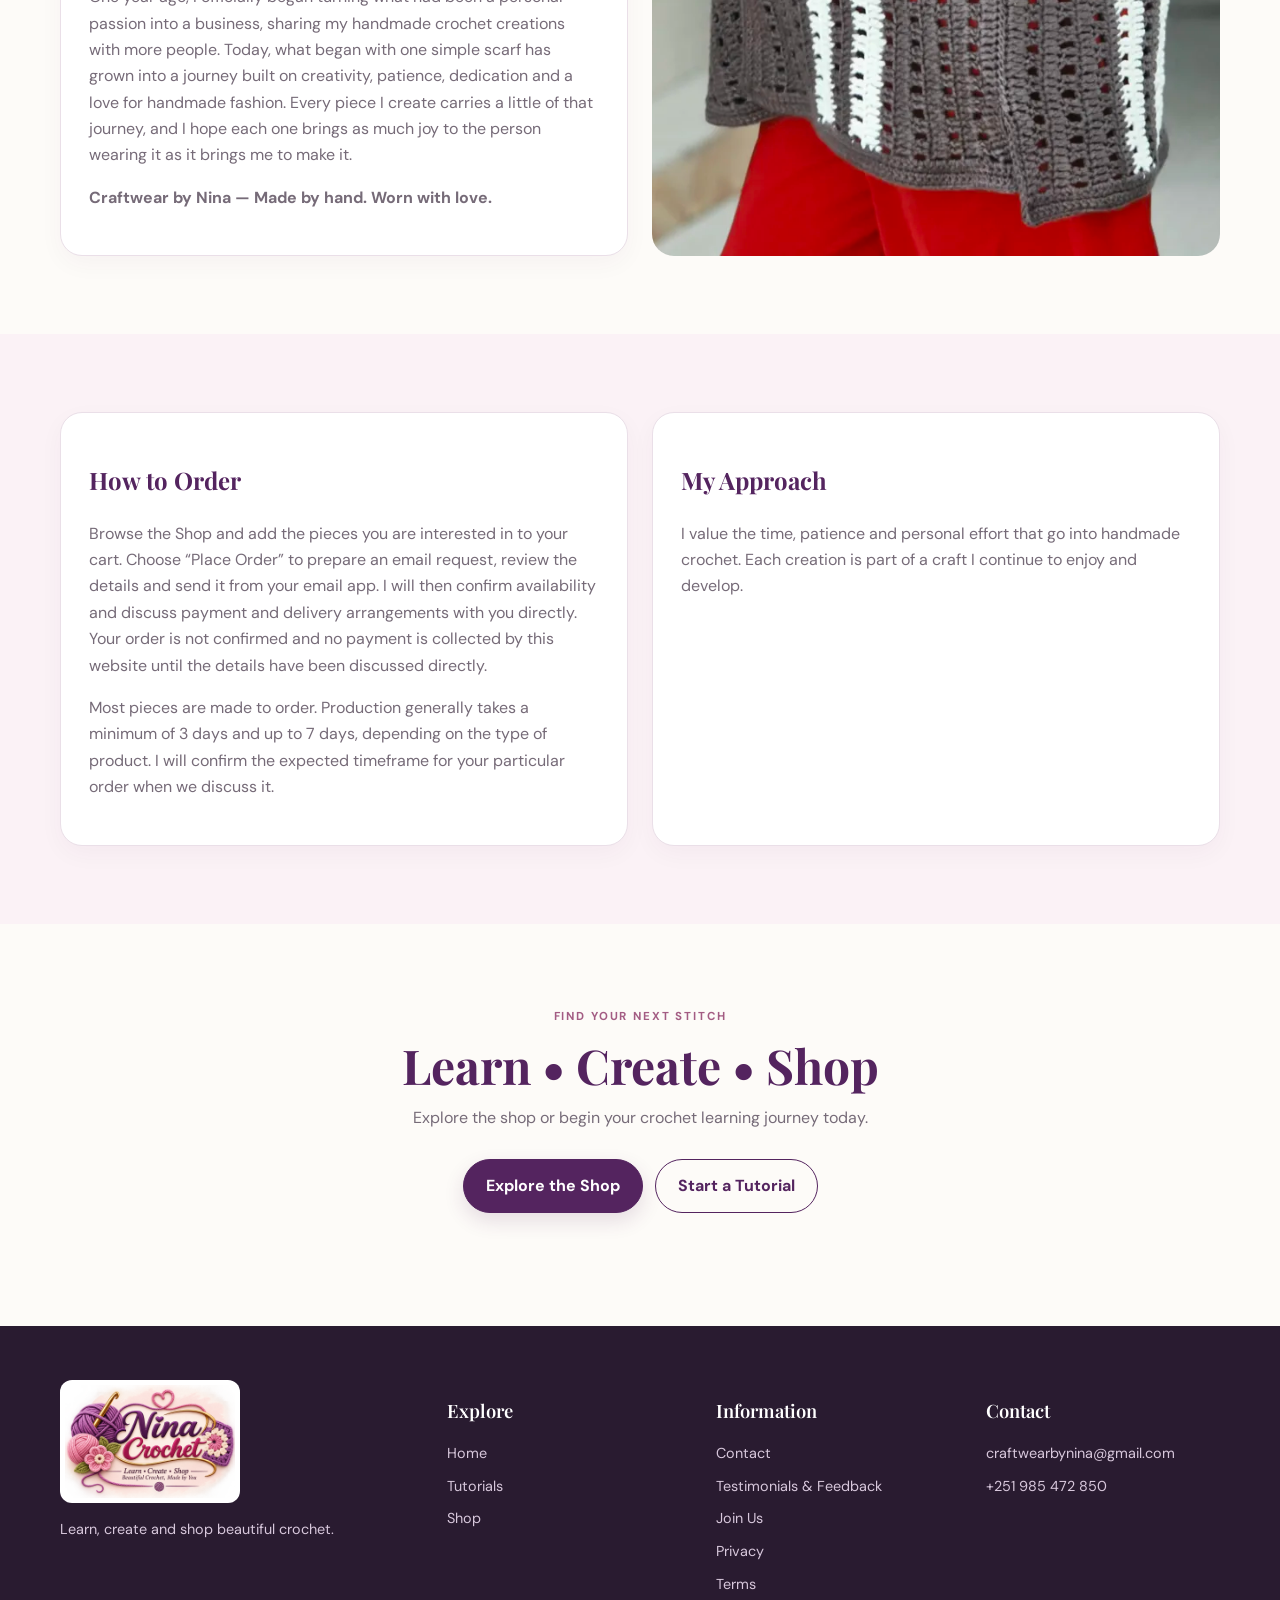
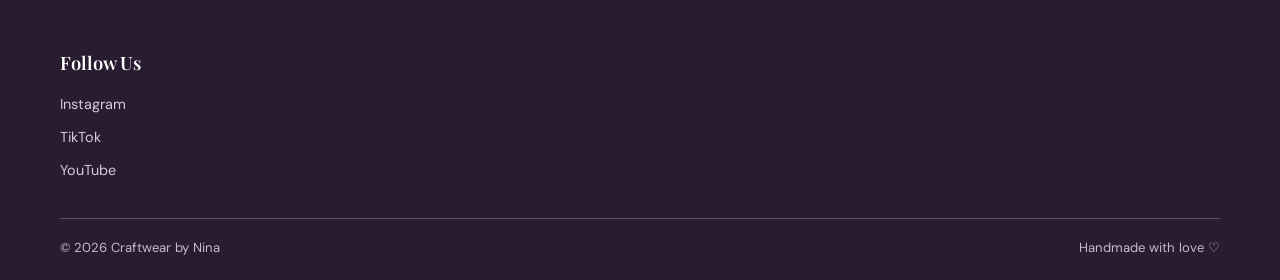
==== commit 57e8514e: "Add files via upload" ====
--- a/about.html
+++ b/about.html
@@ -1,8 +1,9 @@
+
 <!doctype html><html lang="en"><head><meta charset="utf-8"><meta name="viewport" content="width=device-width,initial-scale=1"><link rel="canonical" href="https://ninacraftwear.com/about.html"><title>About Us | Craftwear by Nina</title><meta name="description" content="Learn the story behind Craftwear by Nina, a handmade crochet brand creating thoughtful pieces and sharing a love of crochet."><link rel="stylesheet" href="css/style.css"><link rel="icon" type="image/png" sizes="256x256" href="assets/logo/nina-crochet-favicon.png"><link rel="shortcut icon" href="favicon.ico"><link rel="apple-touch-icon" href="assets/logo/nina-crochet-favicon.png"></head><body>
-<div class="topbar"><div class="container"><span><a href="mailto:craftwearbynina@gmail.com">craftwearbynina@gmail.com</a>　|　<a href="tel:+251985472850">+251 985 472 850</a></span><span><a href="https://instagram.com/craftwear_bynina">Instagram</a>　<a href="https://tiktok.com/@craftwear_bynina">TikTok</a>　<a href="https://www.youtube.com/@netsizeru6350" target="_blank" rel="noopener">YouTube</a></span></div></div><header class="site-header"><div class="container nav-wrap"><a class="brand" href="index.html"><img src="assets/logo/nina-crochet-logo.png" alt="Craftwear by Nina"></a><nav class="nav-links" data-nav><a href="index.html">Home</a><a class="active" href="about.html">About Us</a><a href="tutorials.html">Tutorials</a><a href="shop.html">Shop</a><a href="contact.html">Contact</a><a href="testimonials.html">Testimonials & Feedback</a><a href="privacy.html">Privacy</a><a href="terms.html">Terms</a></nav><div class="nav-actions"><a class="icon-button cart-link" href="shop.html#cart">♡<span class="cart-count" data-cart-count>0</span></a><button class="icon-button" data-theme-toggle>☼</button><button class="icon-button menu-toggle" data-menu-toggle>☰</button></div></div></header>
+<div class="topbar"><div class="container"><span><a href="mailto:craftwearbynina@gmail.com">craftwearbynina@gmail.com</a>　|　<a href="tel:+251985472850">+251 985 472 850</a></span><span><a href="https://instagram.com/craftwear_bynina">Instagram</a>　<a href="https://tiktok.com/@craftwear_bynina">TikTok</a>　<a href="https://www.youtube.com/@craftwear_bynina" target="_blank" rel="noopener">YouTube</a></span></div></div><header class="site-header"><div class="container nav-wrap"><a class="brand" href="index.html"><img src="assets/logo/nina-crochet-logo.png" alt="Craftwear by Nina"></a><nav class="nav-links" data-nav><a href="index.html">Home</a><a class="active" href="about.html">About Us</a><a href="tutorials.html">Tutorials</a><a href="shop.html">Shop</a><a href="contact.html">Contact</a><a href="testimonials.html">Testimonials & Feedback</a><a href="join-us.html">Join Us</a><a href="privacy.html">Privacy</a><a href="terms.html">Terms</a></nav><div class="nav-actions"><a class="icon-button cart-link" href="shop.html#cart">♡<span class="cart-count" data-cart-count>0</span></a><button class="icon-button" data-theme-toggle>☼</button><button class="icon-button menu-toggle" data-menu-toggle>☰</button></div></div></header>
 <main><section class="page-hero"><div class="container"><span class="eyebrow">A little about me</span><h1>Made with heart, one stitch at a time.</h1><p>Welcome to Craftwear by Nina — a creative journey shaped by curiosity, patience and handmade craftsmanship.</p></div></section>
 <section class="section"><div class="container content-grid"><article class="content-card"><span class="eyebrow">My Story</span><h2>The beginning of Craftwear by Nina.</h2>
-<p>Eight years ago, I discovered something that would eventually become a very special part of my life. It all started when my sister sent me a video tutorial of someone making a crochet scarf. At the time, I knew very little about crochet and had never tried it before. I was looking for something creative to occupy my spare time, and the tutorial sparked my curiosity. I decided to give it a try, bought my first crochet supplies, and began making my very first piece.</p>
+<p>Hi, I am Netsanet Zeru. Eight years ago, I discovered something that would eventually become a very special part of my life. It all started when my sister sent me a video tutorial of someone making a crochet scarf. At the time, I knew very little about crochet and had never tried it before. I was looking for something creative to occupy my spare time, and the tutorial sparked my curiosity. I decided to give it a try, bought my first crochet supplies, and began making my very first piece.</p>
 <p>That first creation was a scarf. To my surprise, it turned out beautifully, and I decided to gift it to my sister. What started as a simple experiment quickly grew into a genuine interest in crochet. I found joy in creating things with my own hands and wanted to keep exploring what I could make.</p>
 <p>As time went on, I began making more pieces, especially clothing for children and infants. I created items for my own children and shared my work with close friends and relatives, often gifting handmade pieces to celebrate the arrival of their newborns.</p>
 <p>With every new creation, I became more passionate about the craft. What had started as a hobby gradually became something I could imagine growing into something bigger. After seven years of creating, learning and sharing my work, I decided to take the next step and turn my passion into a business.</p>
@@ -11,4 +12,4 @@
 <p><strong>Craftwear by Nina — Made by hand. Worn with love.</strong></p></article><img src="assets/gallery/nina-founder.jpg" alt="Nina, founder of Craftwear by Nina, wearing a handmade crochet cardigan" style="width:100%;height:100%;min-height:420px;object-fit:cover;object-position:center top;border-radius:22px"></div></section>
 <section class="section" style="background:#fbf2f6"><div class="container content-grid"><article class="content-card"><h2>How to Order</h2><p>Browse the Shop and add the pieces you are interested in to your cart. Choose “Place Order” to prepare an email request, review the details and send it from your email app. I will then confirm availability and discuss payment and delivery arrangements with you directly. Your order is not confirmed and no payment is collected by this website until the details have been discussed directly.</p><p>Most pieces are made to order. Production generally takes a minimum of 3 days and up to 7 days, depending on the type of product. I will confirm the expected timeframe for your particular order when we discuss it.</p></article><article class="content-card"><h2>My Approach</h2><p>I value the time, patience and personal effort that go into handmade crochet. Each creation is part of a craft I continue to enjoy and develop.</p></article></div></section>
 <section class="section"><div class="container section-heading"><span class="eyebrow">Find your next stitch</span><h2>Learn • Create • Shop</h2><p>Explore the shop or begin your crochet learning journey today.</p><div class="hero-actions" style="justify-content:center"><a class="button" href="shop.html">Explore the Shop</a><a class="button button-outline" href="tutorials.html">Start a Tutorial</a></div></div></section></main>
-<footer class="site-footer"><div class="container"><div class="footer-grid"><div><img class="footer-logo" src="assets/logo/nina-crochet-logo.png" alt="Craftwear by Nina"><p>Learn, create and shop beautiful crochet.</p></div><div><h3>Explore</h3><div class="footer-links"><a href="index.html">Home</a><a href="tutorials.html">Tutorials</a><a href="shop.html">Shop</a></div></div><div><h3>Information</h3><div class="footer-links"><a href="contact.html">Contact</a><a href="testimonials.html">Testimonials & Feedback</a><a href="privacy.html">Privacy</a><a href="terms.html">Terms</a></div></div><div><h3>Contact</h3><div class="footer-links"><a href="mailto:craftwearbynina@gmail.com">craftwearbynina@gmail.com</a><a href="tel:+251985472850">+251 985 472 850</a></div></div><div><h3>Follow Us</h3><div class="footer-links"><a href="https://www.youtube.com/@netsizeru6350" target="_blank" rel="noopener">YouTube</a></div></div></div><div class="footer-bottom"><span>© <span data-year></span> Craftwear by Nina</span><span>Handmade with love ♡</span></div></div></footer><script src="js/main.js"></script></body></html>
+<footer class="site-footer"><div class="container"><div class="footer-grid"><div><img class="footer-logo" src="assets/logo/nina-crochet-logo.png" alt="Craftwear by Nina"><p>Learn, create and shop beautiful crochet.</p></div><div><h3>Explore</h3><div class="footer-links"><a href="index.html">Home</a><a href="tutorials.html">Tutorials</a><a href="shop.html">Shop</a></div></div><div><h3>Information</h3><div class="footer-links"><a href="contact.html">Contact</a><a href="testimonials.html">Testimonials & Feedback</a><a href="join-us.html">Join Us</a><a href="privacy.html">Privacy</a><a href="terms.html">Terms</a></div></div><div><h3>Contact</h3><div class="footer-links"><a href="mailto:craftwearbynina@gmail.com">craftwearbynina@gmail.com</a><a href="tel:+251985472850">+251 985 472 850</a></div></div><div><h3>Follow Us</h3><div class="footer-links"><a href="https://instagram.com/craftwear_bynina" target="_blank" rel="noopener">Instagram</a><a href="https://tiktok.com/@craftwear_bynina" target="_blank" rel="noopener">TikTok</a><a href="https://www.youtube.com/@craftwear_bynina" target="_blank" rel="noopener">YouTube</a></div></div></div><div class="footer-bottom"><span>© <span data-year></span> Craftwear by Nina</span><span>Handmade with love ♡</span></div></div></footer><script src="js/main.js"></script></body></html>
